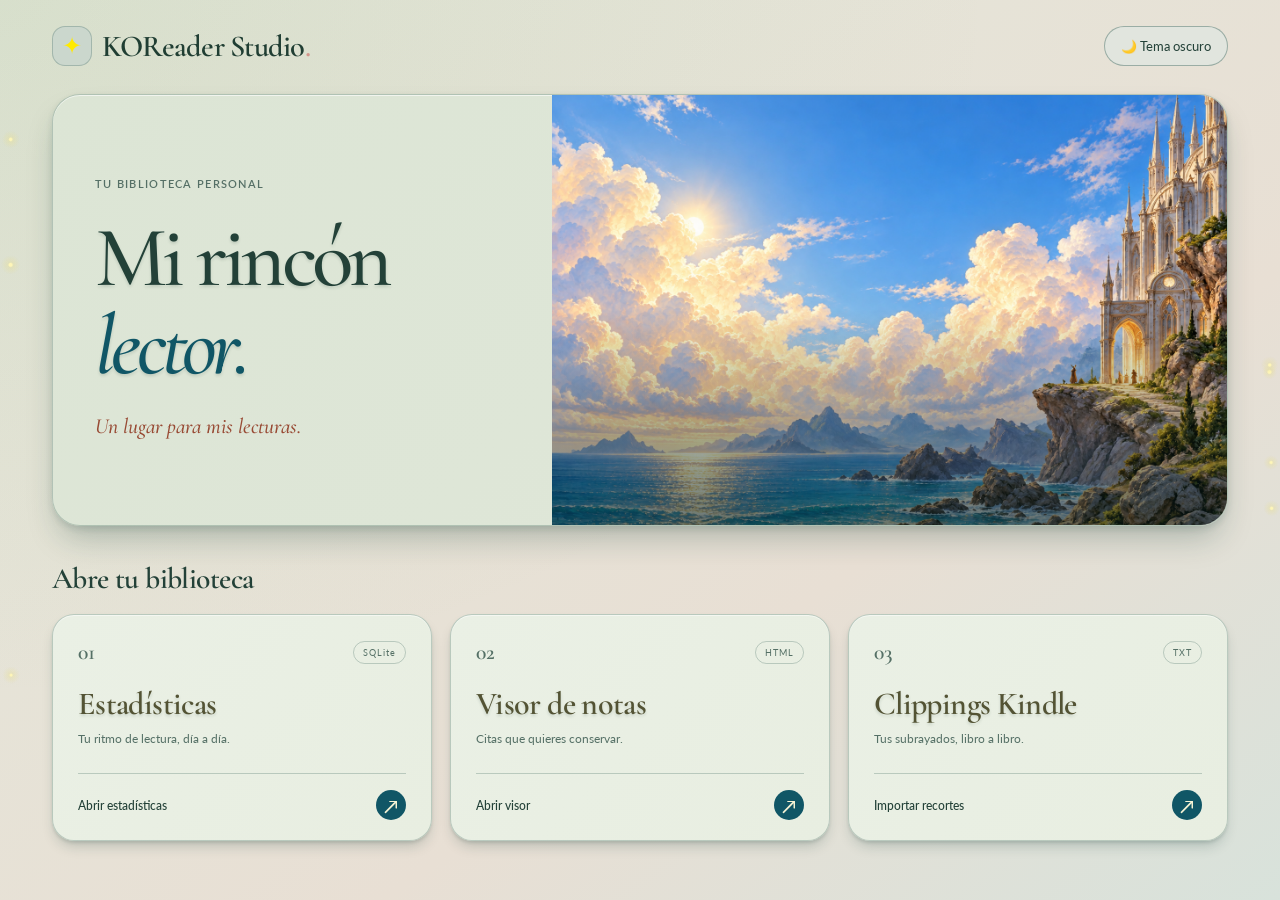
==== index.html @ 17b56f96 "Publicar KOReader Studio" ====
<!DOCTYPE html>
<html lang="es">
<head>
  <meta charset="UTF-8">
  <meta name="viewport" content="width=device-width, initial-scale=1.0">
  <meta name="color-scheme" content="light dark">
  <title>KOReader Studio · Tu biblioteca</title>
  <link rel="preconnect" href="https://fonts.googleapis.com">
  <link rel="preconnect" href="https://fonts.gstatic.com" crossorigin>
  <link href="https://fonts.googleapis.com/css2?family=Cormorant+Garamond:wght@400;500;600;700&family=Inter:wght@400;500;600;700&family=Lato:wght@300;400;700&display=swap" rel="stylesheet">
  <link rel="stylesheet" href="./css/variables.css">
  <link rel="stylesheet" href="./css/inicio.css">
  <link rel="stylesheet" href="./css/profundidad.css">
  <link rel="stylesheet" href="./css/editorial.css">
  <script src="./js/theme.js"></script>
  <script src="./js/background-lights.js" defer></script>
</head>
<body>
  <div class="workspace">
    <header class="header-bar">
      <a class="brand" href="./index.html" aria-label="KOReader Studio, inicio"><span class="brand-badge" aria-hidden="true">✦</span> KOReader Studio<span class="brand-dot">.</span></a>
      <button class="theme-button" id="theme-toggle" type="button">🌙 Tema oscuro</button>
    </header>
    <main>
      <section class="hero" aria-labelledby="hero-title">
        <div class="hero-copy">
          <span class="eyebrow">Tu biblioteca personal</span>
          <h1 id="hero-title">Mi rincón<br><em>lector.</em></h1>
          <p class="hero-subtitle">Un lugar para mis lecturas.</p>
        </div>
        <figure class="hero-art">
          <img class="hero-day" src="./assets/paisaje-castillo-dia.png" width="1536" height="1024" alt="Un castillo sobre el mar entre nubes iluminadas por el sol." fetchpriority="high">
          <img class="hero-night" src="./assets/paisaje-castillo-noche.png" width="1536" height="1024" alt="El mismo castillo y el mar bajo un cielo azul lleno de estrellas.">
        </figure>
      </section>
      <section class="tools" id="herramientas" aria-labelledby="tools-title">
        <div class="section-heading"><h2 id="tools-title">Abre tu biblioteca</h2></div>
        <div class="tool-grid">
          <a class="tool-card stats" href="./mis-estadisticas-lectura.html">
            <div class="card-top"><span class="tool-number">01</span><span class="tool-format">SQLite</span></div>
            <h3>Estadísticas</h3><p>Tu ritmo de lectura, día a día.</p>
            <div class="card-bottom"><span>Abrir estadísticas</span><span class="card-arrow" aria-hidden="true">↗</span></div>
          </a>
          <a class="tool-card notes" href="./visorNotas.html">
            <div class="card-top"><span class="tool-number">02</span><span class="tool-format">HTML</span></div>
            <h3>Visor de notas</h3><p>Citas que quieres conservar.</p>
            <div class="card-bottom"><span>Abrir visor</span><span class="card-arrow" aria-hidden="true">↗</span></div>
          </a>
          <a class="tool-card kindle" href="./visorKindle.html">
            <div class="card-top"><span class="tool-number">03</span><span class="tool-format">TXT</span></div>
            <h3>Clippings Kindle</h3><p>Tus subrayados, libro a libro.</p>
            <div class="card-bottom"><span>Importar recortes</span><span class="card-arrow" aria-hidden="true">↗</span></div>
          </a>
        </div>
      </section>
    </main>
  </div>
</body>
</html>
---- css/variables.css ----
:root{
  --landscape-image:url('../assets/paisaje-castillo-dia.png');
  --forest:#0A3323;
  --emerald:#28794A;
  --moss:#839958;
  --beige:#F7F4D5;
  --rosy:#D3968C;
  --midnight:#105666;
  --accent-5:var(--emerald);
  --text-muted:var(--text-soft);
  --text-meta:var(--text-faint);
  --c-1:var(--midnight);
  --c-2:var(--rosy);
  --c-3:var(--moss);
  --c-4:var(--beige);
  --page-1:#e3e9dc;
  --page-2:#e8dfd4;
  --page-3:#d8e2db;
  --panel:#e1e5de;
  --panel-soft:#e1e5de;
  --panel-strong:#cbd7cd;
  --panel-solid:#e1e5de;
  --section-surface:linear-gradient(135deg,#dce5d5,#e0e7d9);
  --inner-surface:linear-gradient(135deg,#eaf0e5,#e8eee1);
  --brief-surface:var(--section-surface);
  --calendar-surface:var(--section-surface);
  --panel-surface:var(--section-surface);
  --header-surface:var(--panel-surface);
  --workspace-surface:linear-gradient(135deg,#cbd7cd,#d3dbd0);
  --card-surface:var(--inner-surface);
  --text-main:#234138;
  --text-soft:#557066;
  --text-faint:#718379;
  --line:rgba(16,66,54,.22);
  --line-strong:rgba(16,66,54,.34);
  --accent:var(--midnight);
  --accent-2:var(--rosy);
  --accent-3:var(--moss);
  --accent-4:var(--beige);
  --shadow-lg:inset 0 1px 0 rgba(255,255,255,.6),0 3px 6px rgba(16,56,50,.12),0 18px 32px -8px rgba(16,56,50,.28);
  --shadow-md:inset 0 1px 0 rgba(255,255,255,.55),0 2px 4px rgba(16,56,50,.12),0 12px 22px -6px rgba(16,56,50,.26);
  --shadow-sm:inset 0 1px 0 rgba(255,255,255,.5),0 2px 3px rgba(16,56,50,.11),0 8px 14px -4px rgba(16,56,50,.23);
  --bg-card:#e1e5de;
  --bg-card-rgb:225,229,222;
  --heat-empty:rgba(131,153,88,.12);
  --heat-1:var(--beige);
  --heat-2:var(--rosy);
  --heat-3:var(--moss);
  --heat-4:var(--midnight);
  --heat-5:var(--emerald);
}
[data-theme="dark"]{
  --landscape-image:url('../assets/paisaje-castillo-noche.png');
  --page-1:#071b18;
  --page-2:#0c2925;
  --page-3:#122b31;
  --panel:rgba(14,36,31,.84);
  --panel-soft:rgba(14,36,31,.78);
  --panel-strong:#102b26;
  --panel-solid:#163d34;
  --section-surface:linear-gradient(135deg,#1b4036,#1a3b34);
  --inner-surface:linear-gradient(135deg,#2b5345,#264b40);
  --brief-surface:var(--section-surface);
  --calendar-surface:var(--section-surface);
  --panel-surface:var(--section-surface);
  --header-surface:linear-gradient(180deg,rgba(23,61,52,.88),rgba(23,61,52,.72));
  --workspace-surface:linear-gradient(135deg,#102b26,#122f2a);
  --card-surface:var(--inner-surface);
  --text-main:#f7f4d5;
  --text-soft:#d9d6b8;
  --text-faint:#b3b58c;
  --line:rgba(247,244,213,.12);
  --line-strong:rgba(247,244,213,.2);
  --accent:#b8c98f;
  --accent-2:#d3968c;
  --accent-3:#83b19c;
  --accent-4:#f7f4d5;
  --shadow-lg:inset 0 1px 0 rgba(235,248,217,.10),0 3px 6px rgba(0,0,0,.35),0 22px 42px -8px rgba(0,0,0,.55);
  --shadow-md:inset 0 1px 0 rgba(235,248,217,.12),0 3px 5px rgba(0,0,0,.30),0 14px 26px -6px rgba(0,0,0,.48);
  --shadow-sm:inset 0 1px 0 rgba(235,248,217,.14),0 2px 4px rgba(0,0,0,.28),0 9px 18px -4px rgba(0,0,0,.42);
  --bg-card:#173d34;
  --bg-card-rgb:23,61,52;
  --heat-empty:rgba(247,244,213,.06);
  --heat-1:var(--beige);
  --heat-2:var(--rosy);
  --heat-3:var(--moss);
  --heat-4:var(--midnight);
  --heat-5:var(--emerald);
}
---- css/inicio.css ----
:root{--font-serif:'Cormorant Garamond',Georgia,serif;--font-sans:'Inter',Arial,sans-serif}
*{box-sizing:border-box}
html{scroll-behavior:smooth}
body{margin:0;font-family:var(--font-sans);color:var(--text-main);background:radial-gradient(ellipse at 0 0,rgba(131,153,88,.12),transparent 55%),linear-gradient(145deg,var(--page-1),var(--page-2) 65%,var(--page-3));min-height:100vh}
a{color:inherit;text-decoration:none}
button{font:inherit}
a:focus-visible,button:focus-visible{outline:3px solid var(--accent);outline-offset:5px}
.workspace{max-width:1240px;margin:auto;padding:26px 32px 22px}
.header-bar{display:flex;align-items:center;justify-content:space-between;gap:20px;margin-bottom:28px}
.brand{display:inline-flex;align-items:center;font:700 1.85rem var(--font-serif);letter-spacing:-.025em}
.brand-badge{display:grid;place-items:center;width:40px;height:40px;margin-right:10px;background:var(--panel-strong);border:1px solid var(--line);border-radius:13px;font:1.5rem var(--font-serif);color:#ffea00}
.brand-dot{color:var(--rosy)}
.theme-button{padding:11px 16px;border-radius:100px;border:1px solid var(--line-strong);background:var(--panel-soft);color:var(--text-main);cursor:pointer;font-size:.8rem}
.theme-button:hover{background:var(--panel-strong)}
.hero{display:grid;grid-template-columns:.85fr 1.15fr;min-height:430px;border-radius:28px;overflow:hidden;background:var(--panel-surface);border:1px solid var(--line);box-shadow:var(--shadow-lg)}
.hero-copy{display:flex;flex-direction:column;align-items:flex-start;justify-content:center;padding:46px 42px}
.eyebrow{font-size:.67rem;font-weight:600;letter-spacing:.2em;text-transform:uppercase;color:var(--text-soft)}
h1{font:600 clamp(3.6rem,6.7vw,5.9rem)/.93 var(--font-serif);letter-spacing:-.05em;margin:25px 0 20px}
h1 em{font-weight:500;color:var(--accent)}
.hero-link{display:flex;gap:28px;align-items:center;padding:13px 18px;border-radius:100px;color:var(--beige);background:var(--midnight);font-size:.8rem;font-weight:600;transition:background .2s,transform .2s}
.hero-link:hover{background:var(--forest);transform:translateY(-2px)}
.hero-link span{font-size:1.25rem}
.hero-art{margin:0;position:relative;min-width:0;min-height:430px;overflow:hidden}
.hero-art img{position:absolute;width:100%;height:100%;object-fit:cover;object-position:50% 50%}
.hero-art .hero-night{display:none}
[data-theme="dark"] .hero-art .hero-day{display:none}
[data-theme="dark"] .hero-art .hero-night{display:block}
.hero-art:after{content:'';position:absolute;inset:50% 0 0;background:linear-gradient(transparent,rgba(7,27,24,.6));pointer-events:none}
.hero-subtitle{margin:0;font:italic 1.3rem/1.5 var(--font-serif);color:var(--text-soft)}
.tools{padding-top:35px;scroll-margin-top:20px}
.section-heading{display:flex;align-items:baseline;justify-content:space-between;gap:16px;margin-bottom:18px}
h2{font:600 1.85rem var(--font-serif);letter-spacing:-.02em;margin:0}
.tool-grid{display:grid;grid-template-columns:repeat(3,minmax(0,1fr));gap:18px}
.tool-card{--card-accent:var(--midnight);display:flex;flex-direction:column;padding:24px 25px 20px;border:1px solid var(--line);border-radius:22px;background:var(--card-surface);box-shadow:var(--shadow-sm);transition:transform .22s,border-color .22s,box-shadow .22s}
.tool-card:hover{transform:translateY(-5px);border-color:var(--card-accent);box-shadow:var(--shadow-md)}
.card-top,.card-bottom{display:flex;justify-content:space-between;align-items:center;gap:10px}
.tool-number{font:600 1.35rem var(--font-serif);color:var(--text-soft)}
.tool-format{border:1px solid var(--line);border-radius:100px;font-size:.58rem;letter-spacing:.1em;padding:5px 9px;color:var(--text-soft)}
h3{font:600 1.9rem var(--font-serif);letter-spacing:-.025em;margin:19px 0 6px}
.tool-card p{font-size:.76rem;line-height:1.6;color:var(--text-soft);margin:0 0 25px}
.card-bottom{margin-top:auto;border-top:1px solid var(--line);padding-top:16px;font-size:.72rem;font-weight:500}
.card-arrow{display:grid;place-items:center;width:30px;height:30px;border-radius:50%;background:var(--card-accent);color:var(--beige);font-size:1.2rem}
@media(max-width:850px){.workspace{padding:22px}.hero-copy{padding:32px 27px}.hero{min-height:390px}.hero-art{min-height:390px}.tool-card{padding:20px 18px}h3{font-size:1.65rem}}
@media(max-width:620px){.workspace{padding:18px 16px}.brand{font-size:1.5rem}.brand-badge{width:32px;height:32px;font-size:1.2rem}.theme-button{font-size:.68rem;padding:9px 11px}.header-bar{gap:10px;margin-bottom:20px}.hero{grid-template-columns:1fr}.hero-copy{padding:30px}h1{font-size:4.4rem;margin-top:20px}.hero-art{min-height:250px}.hero-art img{object-position:50% 60%}.tool-grid{grid-template-columns:1fr}.tool-card{padding:22px}.tools{padding-top:28px}.tool-card h3{margin-top:12px;font-size:1.85rem}}
@media(prefers-reduced-motion:reduce){html{scroll-behavior:auto}*{transition:none!important}}
---- css/profundidad.css ----
/* Outer workspace, lifted sections, then lighter inner cards. */
#export-node .habit-library{margin-top:26px;padding:24px;background:var(--panel-color,var(--section-surface));border:1px solid var(--line-strong);border-radius:24px;box-shadow:var(--shadow-md)}
#export-node .habit-panel,#export-node .habit-brief{background:var(--panel-color,var(--section-surface));border-color:var(--line-strong);box-shadow:var(--shadow-md)}
#export-node .habit-book-card,#export-node .stat-card{background:var(--panel-color,var(--inner-surface));border-color:var(--line-strong);box-shadow:var(--shadow-sm)}
#export-node .habit-brief .audit-list,#export-node .habit-brief .heatmap-box{background:var(--panel-color,var(--inner-surface))!important;border-color:var(--line-strong);box-shadow:var(--shadow-sm);margin-top:18px}
#export-node .cal-month-box{background:var(--panel-color,var(--section-surface))!important;border-color:var(--line-strong);box-shadow:var(--shadow-md)}
#export-node .cal-cell:not(.cal-active):not(.cal-empty){background:var(--panel-color,var(--inner-surface));box-shadow:var(--shadow-sm)}
#export-node .note-block .user-note-card{background:var(--panel-color,var(--inner-surface));border-color:var(--line-strong);box-shadow:var(--shadow-sm)}
.studio-select-menu,.custom-select-panel{background:var(--panel-color,var(--section-surface));box-shadow:var(--shadow-md)}
.hero,.magic-banner{box-shadow:var(--shadow-lg)}
body::after{
 content:"";position:fixed;inset:0;pointer-events:none;z-index:0;
 background:var(--scatter-lights,none);
 --star-gutter:max(0px,calc((100vw - 1240px)/2));
 mask-image:linear-gradient(to right,#000 0 var(--star-gutter),transparent var(--star-gutter) calc(100% - var(--star-gutter)),#000 calc(100% - var(--star-gutter)) 100%);
}
body::before{background:linear-gradient(135deg,rgba(255,255,255,.06),transparent 45%)}
@media(max-width:540px){#export-node .habit-library{padding:16px}}
---- css/editorial.css ----
/* Clear interface typography, with an editorial treatment for books. */
:root{--font-sans:'Lato',-apple-system,BlinkMacSystemFont,'Segoe UI',sans-serif;--title-ink:#203e33;--section-ink:#535334;--subtitle-ink:#984a34;--detail-ink:#43594c;--title-shadow:0 2px 3px rgba(32,62,51,.16)}
[data-theme="dark"]{--title-ink:#fff0cc;--section-ink:#d3c9a1;--subtitle-ink:#ffb69b;--detail-ink:#d1dbc9;--title-shadow:0 2px 4px rgba(0,0,0,.4)}
.hero h1,.page-title,.magic-banner h1,.compact-page-heading h1,.habits-heading h2,.habit-panel h2,.habit-brief>summary,#export-node .heatmap-title,#export-node .cal-month-title,#export-node .book-title,#book-view .book-title,.habit-book-card h3,.tool-card h3,.habit-year-title{text-shadow:var(--title-shadow)}
body{-webkit-font-smoothing:antialiased}
.brand{font-family:var(--font-serif);font-weight:600;font-size:1.9rem;letter-spacing:-.025em;color:var(--title-ink)}
.brand-badge{font-family:var(--font-serif);letter-spacing:0}
.header-chip,.eyebrow,.kicker{font-family:var(--font-sans);letter-spacing:.12em;font-weight:600}
.page-title,.magic-banner h1,.compact-page-heading h1{font-family:var(--font-serif);font-weight:600;letter-spacing:-.025em;line-height:1.1;color:var(--title-ink)}
.habits-heading h2,.habit-panel h2,#export-node .heatmap-title,#export-node .cal-month-title{font-family:var(--font-serif);font-style:italic;font-weight:600;letter-spacing:-.02em;line-height:1.15;color:var(--panel-heading,var(--section-ink))}
#view-global>.habits-heading h2{font-size:clamp(2.6rem,4.8vw,3.8rem);letter-spacing:-.025em;font-weight:500;font-style:normal;color:var(--panel-ink,var(--title-ink))}
.habit-panel h2,.habits-heading h2{font-size:clamp(1.9rem,3vw,2.45rem)}
.habit-brief>summary{font:italic 600 1.35rem/1.4 var(--font-serif);color:var(--panel-heading,var(--section-ink));letter-spacing:-.01em;padding:3px 0}
.habit-caption,.habits-heading p{line-height:1.7;letter-spacing:-.01em;color:var(--panel-muted,var(--detail-ink))}
.page-subtitle,.magic-banner p,.section-subtitle,.hero-subtitle{font:italic 500 1.35rem/1.5 var(--font-serif);color:var(--subtitle-ink)}
.audit-lbl,.stat-lbl,.cal-header-cell,.heat-legend{letter-spacing:0;text-transform:none}
.audit-lbl{font-weight:600;color:var(--panel-ink,var(--section-ink))}
#view-global .stat-lbl,.book-metrics .stat-lbl,.habit-day-value>span,.habit-hour-row>span{color:var(--panel-subtitle,var(--subtitle-ink))}
#view-global .stat-val,.book-metrics .stat-val{font-family:var(--font-serif);font-weight:600;font-size:clamp(1.7rem,2.6vw,2.2rem);letter-spacing:0;font-variant-numeric:lining-nums tabular-nums;line-height:1.15}
.habit-day-value>strong,.audit-val{font-variant-numeric:tabular-nums}
.book-header{
 position:relative;isolation:isolate;margin:0 0 36px;padding:40px 34px 42px;text-align:center;
 border:1px solid var(--line-strong);border-radius:24px;
 background:var(--panel-color,var(--inner-surface));box-shadow:var(--shadow-sm);
}
.book-header::before{content:"MI BIBLIOTECA";display:block;margin-bottom:18px;font:600 .66rem/1.5 var(--font-sans);letter-spacing:.18em;color:var(--panel-muted,var(--section-ink))}
#export-node .book-title,#book-view .book-title{
 font:500 clamp(3rem,5.8vw,5.1rem)/1.08 var(--font-serif);
 letter-spacing:-.03em;max-width:24ch;overflow-wrap:anywhere;text-wrap:balance;margin:0 auto;color:var(--panel-ink,var(--title-ink));
}
#export-node .book-author,#book-view .book-author{
 font:italic 500 clamp(1.6rem,2.8vw,2.1rem)/1.4 var(--font-serif);letter-spacing:.01em;text-transform:none;
 color:var(--panel-subtitle,var(--subtitle-ink));margin:22px auto 0;overflow-wrap:anywhere;
}
.habit-book-card h3{font:600 clamp(1.6rem,2.4vw,2rem)/1.15 var(--font-serif);letter-spacing:-.025em;text-wrap:balance;color:var(--panel-ink,var(--title-ink))}
.habit-book-card h3+.habit-caption{font:italic 500 1.15rem/1.5 var(--font-serif);color:var(--panel-subtitle,var(--subtitle-ink))}
.habit-book-card .habit-caption{font-size:.76rem}
.habit-year-title{font:italic 600 1.5rem/1.4 var(--font-serif);letter-spacing:-.025em;color:var(--panel-subtitle,var(--subtitle-ink))}
.hero h1{font-weight:500;letter-spacing:-.055em;line-height:1.02;text-wrap:balance}
.tool-card h3{font-family:var(--font-serif);font-weight:600;font-size:2rem;letter-spacing:-.02em;color:var(--section-ink)}
.hero-subtitle{color:var(--subtitle-ink)}
.btn,.mini-select,.custom-select-trigger{font-weight:500;letter-spacing:-.015em}
@media(max-width:540px){.book-header{padding:24px 20px 28px;margin-bottom:28px}.brand{font-size:1.15rem}#export-node .book-title,#book-view .book-title{font-size:clamp(2.4rem,10vw,3.3rem)}}
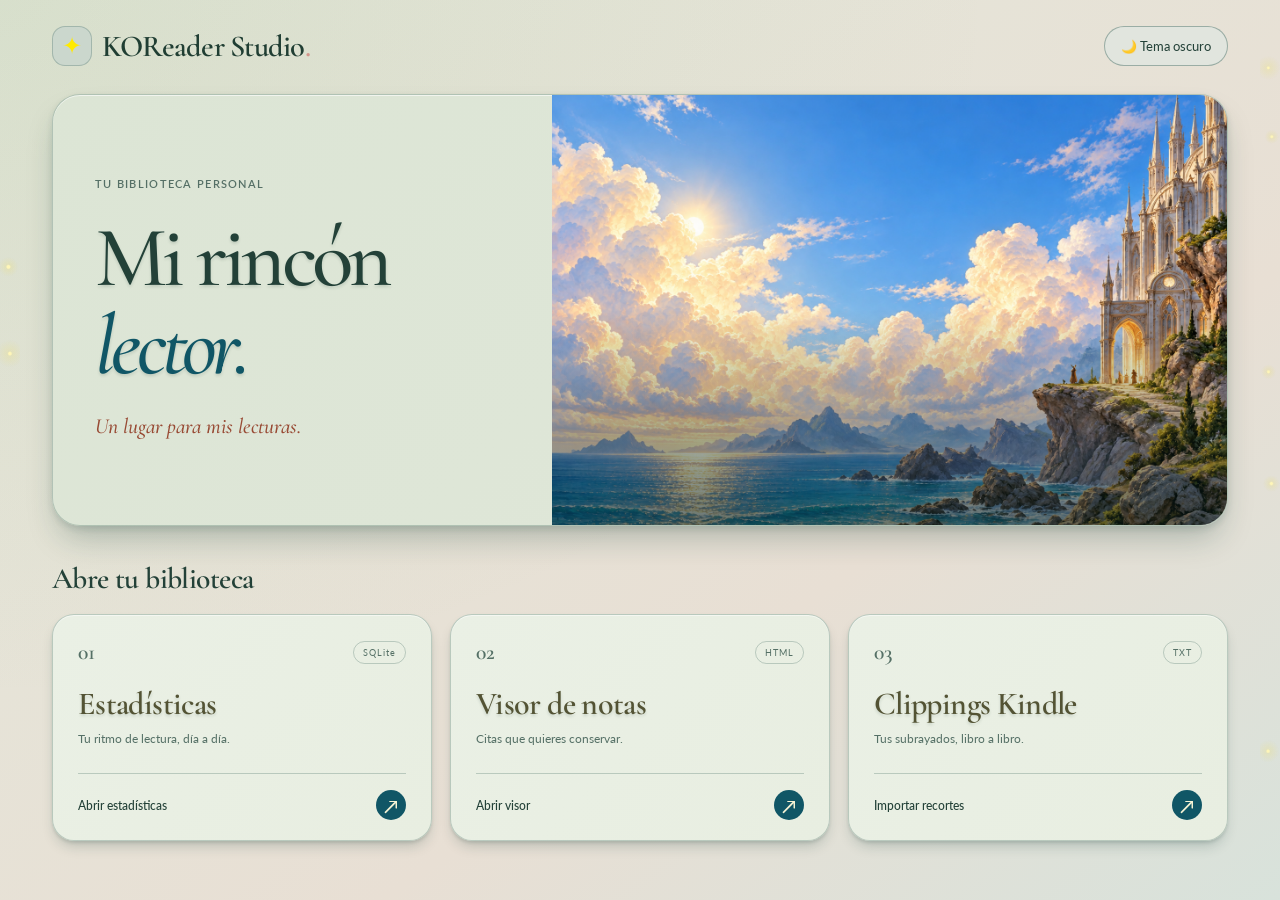
==== commit 907320f4: "Añadir favicon de libro a todas las páginas" ====
--- a/index.html
+++ b/index.html
@@ -5,6 +5,7 @@
   <meta name="viewport" content="width=device-width, initial-scale=1.0">
   <meta name="color-scheme" content="light dark">
   <title>KOReader Studio · Tu biblioteca</title>
+<link rel="icon" type="image/svg+xml" href="./assets/favicon.svg">
   <link rel="preconnect" href="https://fonts.googleapis.com">
   <link rel="preconnect" href="https://fonts.gstatic.com" crossorigin>
   <link href="https://fonts.googleapis.com/css2?family=Cormorant+Garamond:wght@400;500;600;700&family=Inter:wght@400;500;600;700&family=Lato:wght@300;400;700&display=swap" rel="stylesheet">
